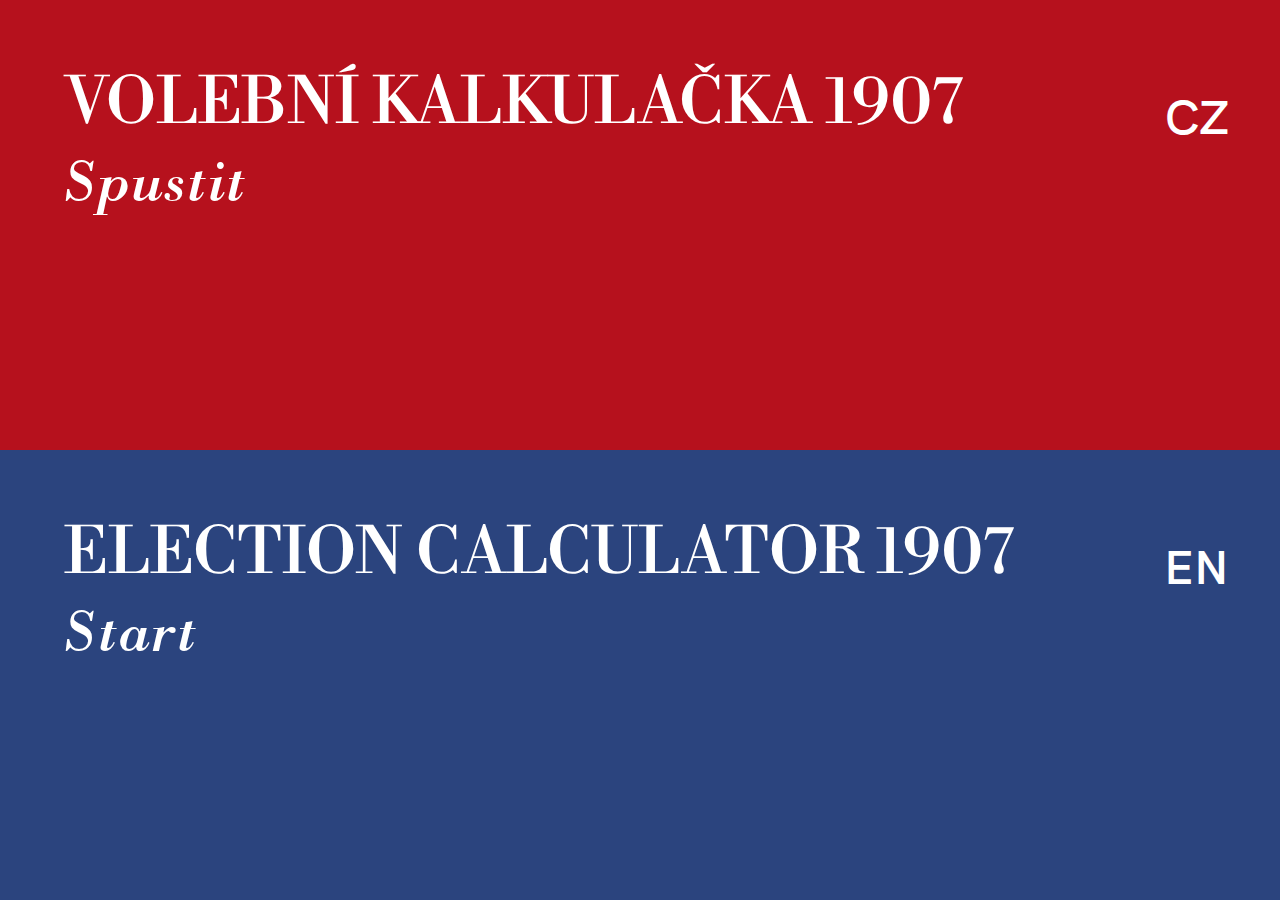
==== index.html @ 4dd7d9f3 "first commit" ====
<!DOCTYPE html>
<html lang="en">
  <head>
    <meta charset="UTF-8" />
    <meta name="viewport" content="width=device-width, initial-scale=1.0" />
    <link rel="stylesheet" href="./czech/2_intro_style.css" />
    <title>Volební kalkulačka</title>
  </head>
  <body>
    <div class="container-intro">
      <div class="container-intro-href czechVersion">
            <div class="text-container">
              <div class="title">VOLEBNÍ KALKULAČKA 1907</div>
              <div class="start">Spustit</div>
              <div class="lang-icon">CZ</div>
            </div>
      </div>

      <div class="container-intro-href englishVersion">
            <div class="text-container">
            <div class="title">ELECTION CALCULATOR 1907</div>
            <div class="start">Start</div>
            <div class="lang-icon">EN</div>
            </div>
      </div>
    </div>

    
    <script type="text/javascript">
      const czechButton = document.querySelector(".czechVersion");
      czechButton.addEventListener("click", function() {
        return window.location.assign("./czech/1_video.html");
      });

      const englishButton = document.querySelector(".englishVersion")
      englishButton.addEventListener("click", function() {
        return window.location.assign("./english/1_video.html");
      });
      
      
    </script>
  </body>    
</html>
---- czech/2_intro_style.css ----
@font-face {
  src: url(../fonts/HKGrotesk-Regular.otf);
  font-family: "HKGrotesk-Regular";
}

@font-face {
  src: url(../fonts/HKGrotesk-SemiBold.otf);
  font-family: "HKGrotesk-SemiBold";
}
@font-face {
  src: url(../fonts/BodoniRegular.ttf);
  font-family: "bodoniRegular";
}
@font-face {
  src: url(../fonts/bodoni\ italic\ bt.ttf);
  font-family: "bodoniItalicBt";
}
@font-face {
  src: url(../fonts/Bodoni\ Roman\ font.ttf);
  font-family: "bodoniRoman";
}
@font-face {
  src: url(../fonts/LibreBodoni-Regular.ttf);
  font-family: "BodoniLibre";
}

/* intro */
:root {
  background-color: #ecf5ff;
}

* {
  box-sizing: border-box;
  font-family: "HKGrotesk-SemiBold";
  margin: 0;
  padding: 0;
  color: white;
}

body {
  background-color: #ecf5ff;
}
a {
  text-decoration: none;
  font-size: 2.5rem;
  display: block;
  height: 100%;
  width: 100%;
}
.container-intro {
  width: 100%;
  display: flex;
  flex-direction: column;
  justify-content: center;
  align-items: center;
  background-color: black;
  height: 100vh;
  border: none;
}

.container-intro-href {
  position: relative;
  height: 50vh;
  width: 100%;
  outline: none;
  background-color: #b6111d;
}

.container-intro-href:active {
  box-shadow: inset 0px 0px 20px 2px black;
  border: black 1px solid;
  background-color: #a30f19;
}

.container-intro-href:last-child {
  border-bottom: none;
  background-color: #2b447e;
}

.container-intro-href:last-child:active {
  background-color: #273e72;
}

/* .container-intro:active {
  transform: translate(-100%, -100%) scale(0);
  transform: ease 3s;
} */

.text-container {
  padding-top: 5%;
  padding-left: 5%;
  width: 100%;
  height: 100%;
}

.text-container .title {
  font-size: 48pt;
  font-family: "BodoniLibre";
}

.text-container .start {
  font-size: 45pt;
  font-family: "bodoniItalicBt";
}

.text-container:active {
  transform: scale(0.98);
  transition: transform 0s;
}

.lang-icon {
  position: absolute;
  right: 4%;
  top: 19%;
  font-family: "HKGrotesk-SemiBold";
  font-size: 36pt;
}

.container {
  width: 100%;
  display: flex;
  flex-direction: column;
  justify-content: center;
  align-items: center;
}

.question-container {
  /* position: relative; */
  padding: 3% 3% 3% 3%;
  height: 50%;
  width: 100%;
  outline: none;
  border: none;
  background-color: black;
  font-size: 36pt;
}

.question-container-muz {
  /* position: relative; */
  padding: 3% 3% 3% 3%;
  height: 50%;
  width: 100%;
  outline: none;
  border: none;
  background-color: black;
  font-size: 36pt;
}

#question {
  padding-top: 0.6rem;
  margin-top: 5rem;
  font-size: 36pt;
  font-family: "BodoniLibre";
}

.sorryYouCantVote {
  padding-top: 0.6rem;
  margin-top: 5rem;
  font-size: 36pt;
  font-family: "BodoniLibre";
}

.youCanVote {
  padding-top: 0.6rem;
  margin-top: 5rem;
  font-size: 36pt;
  font-family: "BodoniLibre";
}

.answer-container {
  height: 50vh;
  width: 100%;
  display: flex;
  outline: none;
  background-color: #b6111d;
}

.answer-container-blue {
  height: 50vh;
  width: 100%;
  display: flex;
  justify-content: space-around;
  align-items: center;
  outline: none;
  background-color: #2b447e;
}

.justify-center {
  position: relative;
  width: 100%;
  height: 100%;
}

.choice-container {
  width: 100%;
  height: 100%;
  background-color: #2b447e;
}

.buttonDown {
  background-color: yellow;
}

.choice-container-red {
  width: 100%;
  height: 100%;
  background-color: #b6111d;
}

.choice-container-blue {
  width: 100%;
  height: 100%;
  background-color: #2b447e;
}

.choice-text {
  padding: 7rem;
  width: 100%;
  height: 100%;
  font-size: 36pt;
  text-transform: uppercase;
  cursor: grab;
}

.choice-text:active {
  box-shadow: inset 0px 0px 5px 4px black;
  border-top: 1px solid rgb(36, 36, 36);
  border-left: 1px solid black;
  border-right: 1px solid black;
  font-size: 34pt;
}

.choice-text-zena-ano:active {
  background-color: #273e72;
}

.choice-text-zena-ne:active {
  background-color: #a30f19;
}

.choice-text-next:active {
  background-color: #273e72;
}

.choice-text-restart:active {
  background-color: #a30f19;
}

.choice-text-ano:active {
  background-color: #273e72;
}

.choice-text-ne:active {
  background-color: #a30f19;
}

/* LAST PAGE CSS */

.last-question-container {
  padding-top: 4%;
  flex-direction: column;
  height: 88%;
  background-color: black;
}

.last-question-container1 {
  height: 12%;
  border: none;
  padding: 1% 0% 4% 4%;
  background-color: black;
}

.last-question-answer {
  background-color: #2b447e;
  width: 50%;
  height: fit-content;
  margin-bottom: 2.5%;
}

.last-question-text {
  padding: 1.5%;
  color: white;
  font-size: 24pt;
  font-family: "HKGrotesk-SemiBold";
  text-transform: initial;
}

.last-question-text:active {
  box-shadow: inset 5px 5px 15px black;
  font-size: 31.5px;
  background-color: #273e72;
}

#endGameId {
  background-color: black;
  font-size: 16pt;
  opacity: 0.9;
}

.partiesId {
  position: absolute;
  top: 0%;
  left: 0%;
  text-align: center;
  width: 100%;
  height: 6.5%;
  background-color: black;
  text-align: left;
  padding-top: 0.2%;
  /* padding-left: 1%; */
}

.hiddenImages {
  /* transform: scale(0); */
  /* transform: scale(0); */
  display: none;
}

.youSupport {
  padding-top: 0.6%;
  font-size: 28pt;
  font-family: "BodoniLibre";
  padding-left: 52px;
}

.howItEnded {
  position: absolute;
  left: 50%;
  top: 3%;
  padding-top: 0.6%;
  padding-left: 52px;
  font-size: 28pt;
  font-family: "BodoniLibre";
}

.parties-container {
  position: absolute;
  top: 6.5%;
  left: 0%;
  display: flex;
  flex-direction: column;
  align-items: left;
  width: 50%;
  height: 43.5%;
  background-color: #b6111d;
  padding-top: 0.5%;
  border: none;
}

.backgroundImage {
  background-size: cover;
}

.parties-text {
  padding: 1%;
  padding-top: 1%;
  height: 16%;
  width: 28%;
  background-color: white;
  color: #b6111d;
  margin: 0.5%;
  margin-left: 52px;
  cursor: grab;
  font-size: 16pt;
  line-height: 95%;
}

.current {
  height: 22%;
  width: 40%;
  font-size: 24pt;
  padding-top: 1%;
  line-height: 95%;
  transition: all 0.25s ease-in;
  box-shadow: 5px 5px 20px rgba(0, 0, 0, 0.7);
}

.history-text-div {
  position: absolute;
  top: 6.5%;
  left: 50%;
  height: 93.5%;
  width: 50%;
  background-color: #2b447e;
  text-align: left;
  padding-top: 14.4px;
  padding-left: 52px;
  padding-bottom: 10%;
}

.history-text-text {
  width: 90%;
  text-align: left;
  line-height: 105%;
  font-family: "HKGrotesk-SemiBold";
}

.history-text-text p {
  font-family: "HKGrotesk-SemiBold";
}

.changingTextParties {
  width: 90%;
  text-align: left;
  line-height: 105%;
}

.party-characteristics {
  position: absolute;
  top: 50%;
  left: 0%;
  height: 50%;
  width: 50%;
  background-color: #b6111d;
  text-align: left;
  padding-top: 1%;
  padding-left: 52px;
  border: none;
}

.lastResetButtonDiv {
  position: absolute;
  width: 100%;
  height: 10%;
  bottom: 0%;
  left: 100%;
  background-color: #f8dc20;
}

.lastResetButton {
  position: absolute;
  background-color: inherit;
  outline: none;
  color: black;
  border: none;
  cursor: grab;
  font-size: 21pt;
  width: 100%;
  height: 100%;
  text-align: right;
  padding-right: 5%;
}

.lastResetButton:active {
  font-size: 23pt;
}

.hidden {
  display: none;
}

.hidden2 {
  display: none;
}

.hidden4 {
  display: none;
}

.hidden5 {
  display: none;
}

.timeoutSign {
  position: absolute;
  top: 50%;
  left: 50%;
  /* techto -50% je velikost toho divu modal. tzn, ze to posune 50% velikosti toho divu doleva a nahoru */
  transform: translate(-50%, -50%) scale(1);
  z-index: 11;
  background-color: #f8dc20;
  width: 60%;
  height: 76%;
  max-width: 80%;
  display: flex;
  flex-direction: column;
  align-items: center;
  justify-content: center;
  color: black;
}

.timeoutSign-content {
  position: absolute;
  width: 100%;
  height: 80%;
  top: 0px;
}

.timeoutSign-content-text {
  position: absolute;
  color: black;
  font-size: 300%;
  top: 12%;
  left: 7%;
  font-size: 36pt;
  font-family: "BodoniLibre";
}

.timer {
  color: black;
  font-size: 36pt;
  position: absolute;
  top: 12%;
  right: 7%;
  font-family: "HKGrotesk-SemiBold";
}

.continue {
  position: absolute;
  bottom: 0px;
  left: 0px;
  width: 50%;
  height: 14%;
  background-color: white;
  color: black;
}

.restartDiv {
  position: absolute;
  bottom: 0px;
  right: 0px;
  width: 50%;
  height: 14%;
  background-color: black;
}

.restartDiv * {
  position: absolute;
  left: 0;
  top: 0;
  height: 100%;
  width: 100%;
  background-color: inherit;
  outline: none;
  color: white;
  border: none;
  padding: 1rem;
  cursor: grab;
  font-size: 30pt;
  font-weight: 500;
  text-align: left;
  padding-left: 10%;
  font-family: "HKGrotesk-SemiBold";
}

.restartDiv *:active {
  font-size: 29pt;
  box-shadow: inset 5px 5px 10px rgba(83, 83, 82, 0);
  background-color: rgba(27, 34, 41, 0.25);
  border: 1px solid rgb(53, 52, 52);
}

.continueButton {
  position: absolute;
  left: 0;
  top: 0;
  width: 100%;
  height: 100%;
  background-color: inherit;
  outline: none;
  color: black;
  border: none;
  padding: 1rem;
  cursor: grab;
  font-size: 30pt;
  font-weight: 700;
  text-align: left;
  padding-left: 10%;
}

.continueButton:active {
  box-shadow: inset 5px 5px 10px black;
  font-size: 28pt;
}

.hideTimeoutSign {
  display: none;
}

#overlay {
  position: absolute;
  top: 0;
  left: 0;
  right: 0;
  bottom: 0;
  background-color: rgba(0, 0, 0, 0.8);
  /* pointer-events: none; */
}

#overlay2 {
  position: absolute;
  top: 0;
  left: 0;
  right: 0;
  bottom: 0;
  background-color: rgba(0, 0, 0, 0.8);
  /* pointer-events: none; */
}

.hidden7 {
  display: none;
}

.hidden11 {
  display: none;
}

.hideOverlay2 {
  display: none;
}

.hideButton1 {
  display: none;
}

.hideButton3 {
  display: none;
}

.parties-text * {
  width: 100%;
  height: 100%;
  padding: 2.5%;
}

.button1,
.button3 {
  background-color: white;
  outline: none;
  color: black;
  border: none;
  padding: 2rem;
  margin-top: 1%;
  cursor: grab;
  font-size: 21pt;
  font-family: "HKGrotesk-SemiBold";
}

.button1:active,
.button3:active {
  box-shadow: inset 5px 5px 10px black;
  font-size: 27px;
  border: 1px solid rgb(36, 36, 36);
}

.button2,
.button4 {
  position: absolute;
  bottom: 0;
  right: 0;
  width: 50%;
  background-color: white;
  outline: none;
  border: none;
  color: black;
  text-align: left;
  padding: 2rem;
  padding-left: 4rem;
  cursor: grab;
  font-size: 30pt;
  font-family: "HKGrotesk-SemiBold";
  font-weight: 700;
}

.button2:active,
.button4:active {
  box-shadow: inset 5px 5px 10px black;
  font-size: 28pt;
}

#explanation1-flex {
  position: absolute;
  top: 50%;
  left: 50%;
  /* techto -50% je velikost toho divu modal. tzn, ze to posune 50% velikosti toho divu doleva a nahoru */
  transform: translate(-50%, -50%) scale(0);
  /* transition: 50ms ease-out; */
  z-index: 1;
  background-color: #f8dc20;
  width: 50%;
  max-width: 80%;
  display: flex;
  flex-direction: column;
  align-items: left;
  justify-content: center;
  padding: 3rem;
  border: 1px solid transparent;
}

#explanation1-flex.translate {
  transform: translate(-50%, -50%) scale(1);
  transition: 350ms ease-in;
}

#hideScale {
  display: none;
}

#explanation2-flex {
  position: absolute;
  top: 50%;
  left: 50%;
  /* techto -50% je velikost toho divu modal. tzn, ze to posune 50% velikosti toho divu doleva a nahoru */
  transform: translate(-50%, -50%) scale(0);
  /* transition: all 0.5s ease-in-out; */
  border: 1px solid black;
  z-index: 10;
  background-color: #f8dc20;
  width: 50%;
  max-width: 80%;
  display: flex;
  flex-direction: column;
  align-items: left;
  justify-content: center;
  padding: 3rem;
}

#explanation2-flex.translate {
  transform: translate(-50%, -50%) scale(1);
  transition: 350ms ease-in;
}

.vysvetlivka1 {
  width: 50%;
  font-size: 21pt;
  line-height: 100%;
  color: black;
  padding: 1.5%;
  padding-bottom: 13%;
}

#progressBar {
  position: absolute;
  top: 0px;
  left: 0px;
  width: 100%;
  height: 1rem;
  display: flex;
  background-color: black;
}

#progressBarFull {
  height: 1rem;
  background-color: #f8dc20;
  width: 9, 09%;
}

#fakeProgressBar {
  position: absolute;
  top: 0px;
  left: 0px;
  width: 8.3%;
  height: 1rem;
  display: flex;
  background-color: #f8dc20;
}

.resetButton {
  position: absolute;
  right: 3rem;
  top: 2rem;
  background-color: inherit;
  outline: none;
  color: white;
  border: none;
  padding: 2rem;
  cursor: grab;
  font-size: 21pt;
  font-family: "HKGrotesk-SemiBold";
  font-weight: 700;
}

.resetButton:active {
  font-size: 23pt;
}
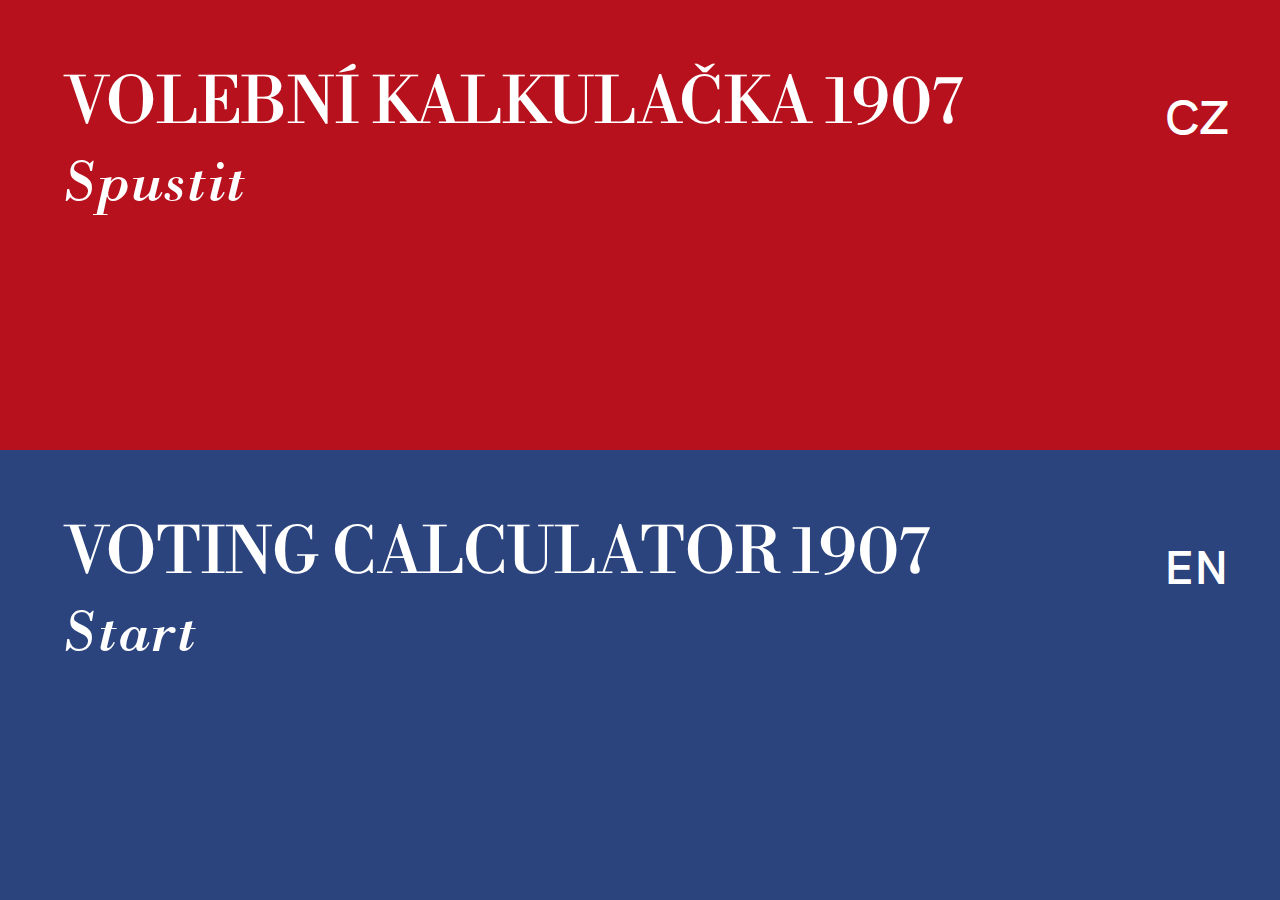
==== commit 61eb6d61: "verze1" ====
--- a/index.html
+++ b/index.html
@@ -18,7 +18,7 @@
 
       <div class="container-intro-href englishVersion">
             <div class="text-container">
-            <div class="title">ELECTION CALCULATOR 1907</div>
+            <div class="title">VOTING CALCULATOR 1907</div>
             <div class="start">Start</div>
             <div class="lang-icon">EN</div>
             </div>
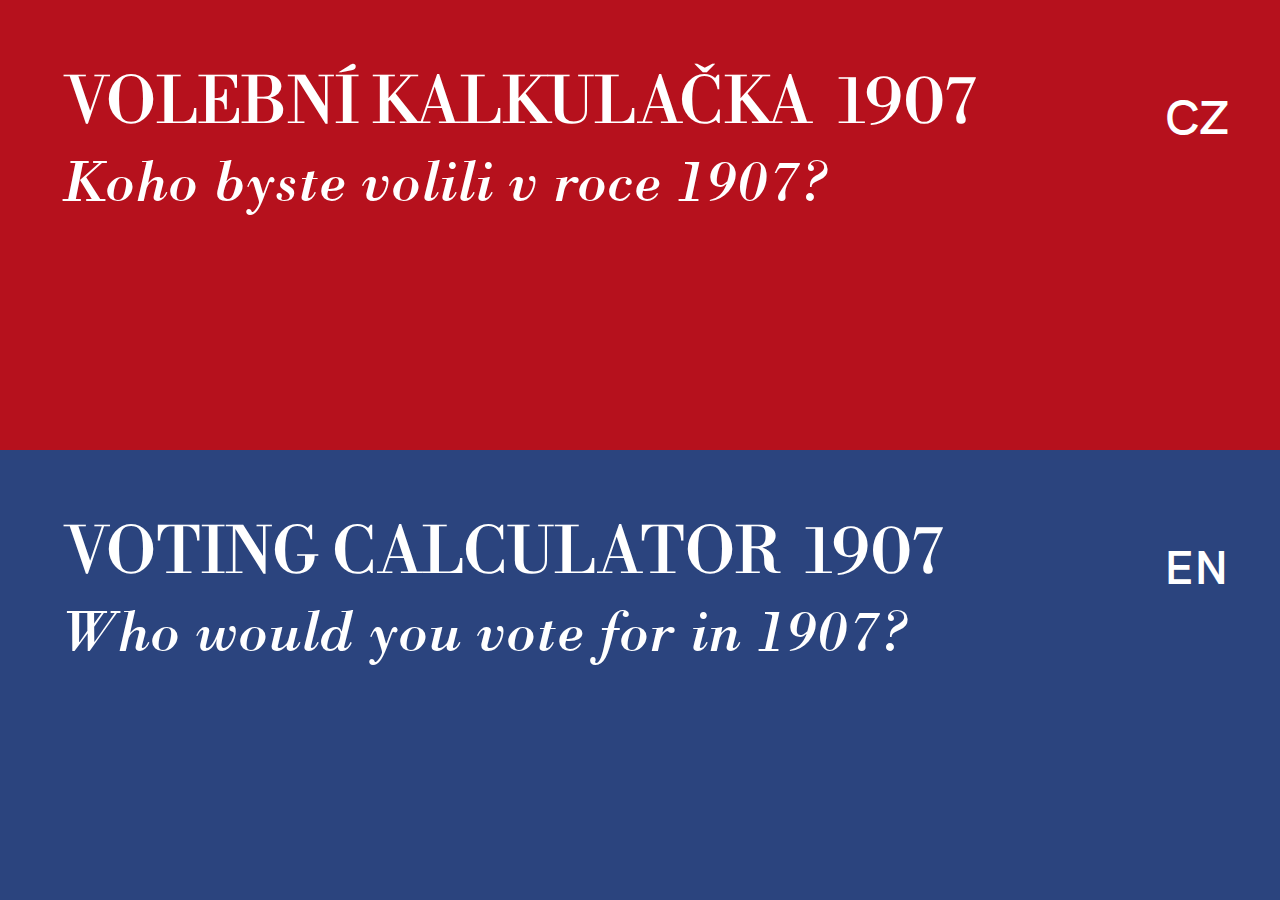
==== commit 3d2168ca: "final" ====
--- a/index.html
+++ b/index.html
@@ -6,20 +6,20 @@
     <link rel="stylesheet" href="./czech/2_intro_style.css" />
     <title>Volební kalkulačka</title>
   </head>
-  <body>
+  <body oncontextmenu="return false">
     <div class="container-intro">
       <div class="container-intro-href czechVersion">
             <div class="text-container">
-              <div class="title">VOLEBNÍ KALKULAČKA 1907</div>
-              <div class="start">Spustit</div>
+              <div class="title">VOLEBNÍ KALKULAČKA &nbsp;1907</div>
+              <div class="start">Koho byste volili v roce 1907?</div>
               <div class="lang-icon">CZ</div>
             </div>
       </div>
 
       <div class="container-intro-href englishVersion">
             <div class="text-container">
-            <div class="title">VOTING CALCULATOR 1907</div>
-            <div class="start">Start</div>
+            <div class="title">VOTING CALCULATOR &nbsp;1907</div>
+            <div class="start">Who would you vote for in 1907?</div>
             <div class="lang-icon">EN</div>
             </div>
       </div>
@@ -27,18 +27,29 @@
 
     
     <script type="text/javascript">
-      const czechButton = document.querySelector(".czechVersion");
-      czechButton.addEventListener("click", function() {
-        return window.location.assign("./czech/1_video.html");
-      });
-
-      const englishButton = document.querySelector(".englishVersion")
-      englishButton.addEventListener("click", function() {
-        return window.location.assign("./english/1_video.html");
-      });
+      // Zatlaci tlacitko s ceskou verzi a presmeruje na video
+        const czechButton = document.querySelector(".czechVersion");
+          czechButton.addEventListener("pointerdown", function() {
+            czechButton.classList.add("czechVersionActive")
+          });
+          czechButton.addEventListener("pointerup", function() {
+            czechButton.classList.remove("czechVersionActive")
+            return window.location.assign("./czech/1_video.html");
+          });
+  
       
-      
-    </script>
+      // Zatlaci tlacitko s anglickou verzi a presmeruje na video
+        const englishButton = document.querySelector(".englishVersion")
+        englishButton.addEventListener("pointerdown", function() {
+            englishButton.classList.add("englishVersionActive")
+          });
+          englishButton.addEventListener("pointerup", function() {
+            englishButton.classList.remove("englishVersionActive")
+            return window.location.assign("./english/1_video.html");
+          });
+        
+        
+      </script>
   </body>    
 </html>
 
--- a/czech/2_intro_style.css
+++ b/czech/2_intro_style.css
@@ -39,6 +39,16 @@
 
 body {
   background-color: #ecf5ff;
+  overflow: hidden;
+  -webkit-touch-callout: none; /* iOS Safari */
+  -webkit-user-select: none; /* Safari */
+  -khtml-user-select: none; /* Konqueror HTML */
+  -moz-user-select: none; /* Firefox */
+  -ms-user-select: none; /* Internet Explorer/Edge */
+  user-select: none; /* Non-prefixed version, currently
+                                  supported by Chrome and Opera */
+
+  touch-action: none;
 }
 a {
   text-decoration: none;
@@ -66,7 +76,7 @@
   background-color: #b6111d;
 }
 
-.container-intro-href:active {
+.czechVersionActive {
   box-shadow: inset 0px 0px 20px 2px black;
   border: black 1px solid;
   background-color: #a30f19;
@@ -77,20 +87,18 @@
   background-color: #2b447e;
 }
 
-.container-intro-href:last-child:active {
+.englishVersionActive {
+  box-shadow: inset 0px 0px 20px 2px black;
+  border: black 1px solid;
   background-color: #273e72;
 }
-
-/* .container-intro:active {
-  transform: translate(-100%, -100%) scale(0);
-  transform: ease 3s;
-} */
 
 .text-container {
   padding-top: 5%;
   padding-left: 5%;
   width: 100%;
   height: 100%;
+  cursor: grab;
 }
 
 .text-container .title {
@@ -151,21 +159,42 @@
   margin-top: 5rem;
   font-size: 36pt;
   font-family: "BodoniLibre";
-}
-
-.sorryYouCantVote {
-  padding-top: 0.6rem;
-  margin-top: 5rem;
-  font-size: 36pt;
-  font-family: "BodoniLibre";
-}
-
-.youCanVote {
-  padding-top: 0.6rem;
-  margin-top: 5rem;
-  font-size: 36pt;
-  font-family: "BodoniLibre";
-}
+  /* animation: goLeft 0.7s ease-in; */
+}
+
+.slide {
+  animation: goLeft 0.4s;
+  animation-timing-function: cubic-bezier(0, 0.4, 0, 1);
+  /* transition: animation 3s ease; */
+}
+
+@keyframes goLeft {
+  0% {
+    transform: translateX(1500px);
+    opacity: 0;
+  }
+
+  100% {
+    transform: translateX(0px);
+    opacity: 1;
+  }
+}
+
+/* .goAway {
+  animation: goAway 0.7s ease-in;
+}
+
+@keyframes goAway {
+  0% {
+    transform: translateX(-1000px);
+    opacity: 0;
+  }
+
+  100% {
+    transform: translateX(0px);
+    opacity: 1;
+  }
+} */
 
 .answer-container {
   height: 50vh;
@@ -222,37 +251,49 @@
   cursor: grab;
 }
 
-.choice-text:active {
+.activeAno {
   box-shadow: inset 0px 0px 5px 4px black;
   border-top: 1px solid rgb(36, 36, 36);
   border-left: 1px solid black;
   border-right: 1px solid black;
   font-size: 34pt;
-}
-
-.choice-text-zena-ano:active {
   background-color: #273e72;
 }
 
-.choice-text-zena-ne:active {
+.activeNe {
+  box-shadow: inset 0px 0px 5px 4px black;
+  border-top: 1px solid rgb(36, 36, 36);
+  border-left: 1px solid black;
+  border-right: 1px solid black;
+  font-size: 34pt;
   background-color: #a30f19;
 }
 
-.choice-text-next:active {
+.choice-text-next-active {
+  box-shadow: inset 0px 0px 5px 4px black;
+  border-top: 1px solid rgb(36, 36, 36);
+  border-left: 1px solid black;
+  border-right: 1px solid black;
+  font-size: 34pt;
   background-color: #273e72;
 }
 
-.choice-text-restart:active {
+.choice-text-restart-active {
+  box-shadow: inset 0px 0px 5px 4px black;
+  border-top: 1px solid rgb(36, 36, 36);
+  border-left: 1px solid black;
+  border-right: 1px solid black;
+  font-size: 34pt;
   background-color: #a30f19;
 }
 
-.choice-text-ano:active {
+/* .choice-text-ano:active {
   background-color: #273e72;
-}
-
-.choice-text-ne:active {
+} */
+
+/* .choice-text-ne:active {
   background-color: #a30f19;
-}
+} */
 
 /* LAST PAGE CSS */
 
@@ -283,13 +324,20 @@
   font-size: 24pt;
   font-family: "HKGrotesk-SemiBold";
   text-transform: initial;
-}
-
-.last-question-text:active {
+  background-color: #2b447e;
+}
+
+.activeLast {
   box-shadow: inset 5px 5px 15px black;
   font-size: 31.5px;
   background-color: #273e72;
 }
+
+/* .last-question-text:active {
+  box-shadow: inset 5px 5px 15px black;
+  font-size: 31.5px;
+  background-color: #273e72;
+} */
 
 #endGameId {
   background-color: black;
@@ -355,7 +403,7 @@
   padding: 1%;
   padding-top: 1%;
   height: 16%;
-  width: 28%;
+  width: 32%;
   background-color: white;
   color: #b6111d;
   margin: 0.5%;
@@ -367,12 +415,14 @@
 
 .current {
   height: 22%;
-  width: 40%;
+  width: 47%;
   font-size: 24pt;
   padding-top: 1%;
   line-height: 95%;
   transition: all 0.25s ease-in;
   box-shadow: 5px 5px 20px rgba(0, 0, 0, 0.7);
+  background-color: #2b447e;
+  color: white;
 }
 
 .history-text-div {
@@ -391,18 +441,12 @@
 .history-text-text {
   width: 90%;
   text-align: left;
-  line-height: 105%;
+  line-height: 110%;
   font-family: "HKGrotesk-SemiBold";
 }
 
 .history-text-text p {
   font-family: "HKGrotesk-SemiBold";
-}
-
-.changingTextParties {
-  width: 90%;
-  text-align: left;
-  line-height: 105%;
 }
 
 .party-characteristics {
@@ -418,12 +462,19 @@
   border: none;
 }
 
+.changingTextParties {
+  width: 90%;
+  text-align: left;
+  line-height: 110%;
+}
+
 .lastResetButtonDiv {
   position: absolute;
+  left: 100%;
   width: 100%;
   height: 10%;
   bottom: 0%;
-  left: 100%;
+  /* left: 50%; */
   background-color: #f8dc20;
 }
 
@@ -441,9 +492,12 @@
   padding-right: 5%;
 }
 
-.lastResetButton:active {
+.lastResetButtonActive {
   font-size: 23pt;
 }
+/* .lastResetButton:active {
+  font-size: 23pt;
+} */
 
 .hidden {
   display: none;
@@ -458,6 +512,14 @@
 }
 
 .hidden5 {
+  display: none;
+}
+
+.hideLastTwoAnswers {
+  display: none;
+}
+
+.hidden14 {
   display: none;
 }
 
@@ -524,7 +586,8 @@
   background-color: black;
 }
 
-.restartDiv * {
+/* .restartDiv * { */
+.resetButtonDiv {
   position: absolute;
   left: 0;
   top: 0;
@@ -543,7 +606,7 @@
   font-family: "HKGrotesk-SemiBold";
 }
 
-.restartDiv *:active {
+.resetButtonDivActive {
   font-size: 29pt;
   box-shadow: inset 5px 5px 10px rgba(83, 83, 82, 0);
   background-color: rgba(27, 34, 41, 0.25);
@@ -568,10 +631,15 @@
   padding-left: 10%;
 }
 
-.continueButton:active {
+.continueButtonActive {
   box-shadow: inset 5px 5px 10px black;
   font-size: 28pt;
 }
+
+/* .continueButton:active {
+  box-shadow: inset 5px 5px 10px black;
+  font-size: 28pt;
+} */
 
 .hideTimeoutSign {
   display: none;
@@ -623,6 +691,7 @@
   padding: 2.5%;
 }
 
+.button0,
 .button1,
 .button3 {
   background-color: white;
@@ -634,14 +703,36 @@
   cursor: grab;
   font-size: 21pt;
   font-family: "HKGrotesk-SemiBold";
-}
-
-.button1:active,
+  animation: appear 0.4s ease-in;
+  /* animation-timing-function: cubic-bezier(0, 0.4, 0, 1); */
+}
+
+@keyframes appear {
+  0% {
+    opacity: 0;
+  }
+  50% {
+    opacity: 0;
+    transform: scale(0.5);
+  }
+
+  100% {
+    opacity: 1;
+  }
+}
+
+.moreInfo {
+  box-shadow: inset 5px 5px 10px black;
+  font-size: 27px;
+  border: 1px solid rgb(36, 36, 36);
+}
+
+/* .button1:active,
 .button3:active {
   box-shadow: inset 5px 5px 10px black;
   font-size: 27px;
   border: 1px solid rgb(36, 36, 36);
-}
+} */
 
 .button2,
 .button4 {
@@ -662,11 +753,15 @@
   font-weight: 700;
 }
 
-.button2:active,
+.backFromExplanation {
+  box-shadow: inset 5px 5px 10px black;
+  font-size: 28pt;
+}
+/* .button2:active,
 .button4:active {
   box-shadow: inset 5px 5px 10px black;
   font-size: 28pt;
-}
+} */
 
 #explanation1-flex {
   position: absolute;
@@ -678,18 +773,108 @@
   z-index: 1;
   background-color: #f8dc20;
   width: 50%;
+  /* height: 80%; */
   max-width: 80%;
   display: flex;
   flex-direction: column;
   align-items: left;
   justify-content: center;
-  padding: 3rem;
+  padding-left: 3rem;
+  padding-top: 3rem;
+  padding-right: 0;
+  padding-bottom: 6.5rem;
   border: 1px solid transparent;
 }
 
 #explanation1-flex.translate {
   transform: translate(-50%, -50%) scale(1);
   transition: 350ms ease-in;
+}
+
+/* Listina zakl. prav a svobod */
+#explanation0-flex {
+  position: absolute;
+  top: 50%;
+  left: 50%;
+  /* techto -50% je velikost toho divu modal. tzn, ze to posune 50% velikosti toho divu doleva a nahoru */
+  transform: translate(-50%, -50%) scale(0);
+  /* transition: 50ms ease-out; */
+  z-index: 1;
+  background-color: #f8dc20;
+  width: 50%;
+  height: 80%;
+  max-width: 80%;
+  display: flex;
+  flex-direction: column;
+  align-items: left;
+  justify-content: center;
+  padding-left: 2rem;
+  padding-top: 2rem;
+  padding-right: 0;
+  padding-bottom: 6.5rem;
+  border: 1px solid transparent;
+}
+
+.vysvetlivkaContainer {
+  width: 100%;
+  height: 100%;
+  font-size: 21pt;
+  line-height: 100%;
+  color: black;
+  padding: 1.5%;
+  padding-bottom: 13%;
+  overflow-x: hidden;
+  overflow-y: scroll;
+}
+
+.vysvetlivka0 {
+  width: 50%;
+  height: 100%;
+  font-size: 21pt;
+  line-height: 100%;
+  color: black;
+  padding: 1.5%;
+  padding-bottom: 13%;
+}
+
+#explanation0-flex.translate {
+  transform: translate(-50%, -50%) scale(1);
+  transition: 350ms ease-in;
+  /* overflow: scroll; */
+}
+
+.button01 {
+  position: absolute;
+  height: 6.5rem;
+  bottom: 0;
+  right: 0;
+  width: 50%;
+  background-color: white;
+  outline: none;
+  border: none;
+  color: black;
+  text-align: left;
+  padding: 2rem;
+  padding-left: 4rem;
+  cursor: grab;
+  font-size: 30pt;
+  font-family: "HKGrotesk-SemiBold";
+  font-weight: 700;
+}
+
+/* SCROLLBAR U LZPS */
+.vysvetlivkaContainer::-webkit-scrollbar {
+  width: 20px; /* width of the entire scrollbar */
+}
+
+.vysvetlivkaContainer::-webkit-scrollbar-track {
+  background: white; /* color of the tracking area */
+}
+
+.vysvetlivkaContainer::-webkit-scrollbar-thumb {
+  background-color: black; /* color of the scroll thumb */
+  width: 10px;
+  height: 20%;
 }
 
 #hideScale {
@@ -722,6 +907,7 @@
 
 .vysvetlivka1 {
   width: 50%;
+  height: 100%;
   font-size: 21pt;
   line-height: 100%;
   color: black;
@@ -742,14 +928,14 @@
 #progressBarFull {
   height: 1rem;
   background-color: #f8dc20;
-  width: 9, 09%;
+  width: 9.09%;
 }
 
 #fakeProgressBar {
   position: absolute;
   top: 0px;
   left: 0px;
-  width: 8.3%;
+  width: 9.09%;
   height: 1rem;
   display: flex;
   background-color: #f8dc20;
@@ -770,6 +956,10 @@
   font-weight: 700;
 }
 
-.resetButton:active {
+.resetButtonActive {
   font-size: 23pt;
 }
+
+.hideSkipButton {
+  display: none;
+}
